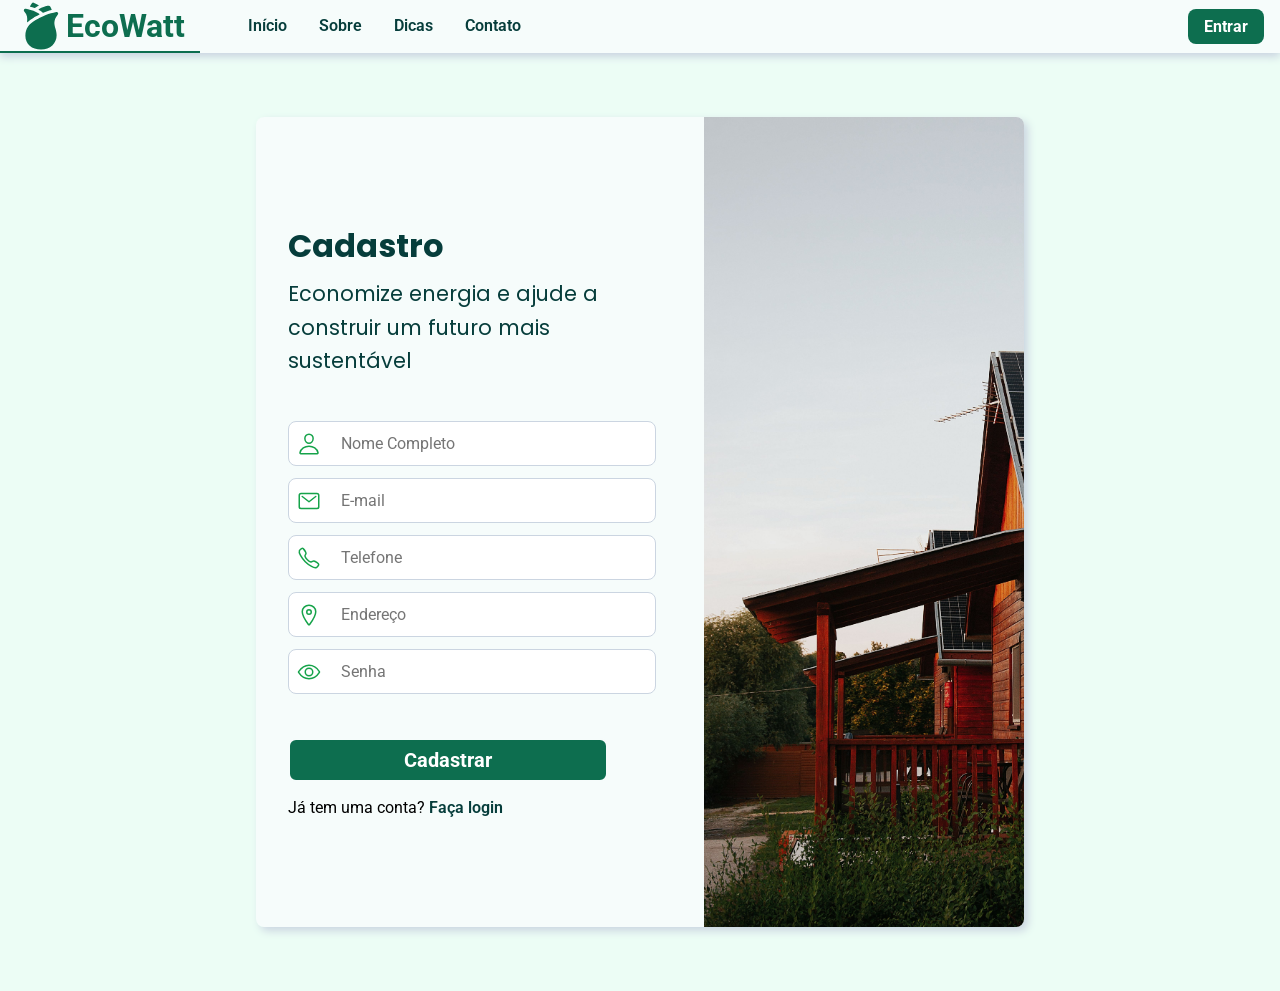
==== index.html @ 460d4bdf "alterações de urls" ====
<!doctype html>
<html lang="pt-br">
  <head>
    <link rel="preconnect" href="https://fonts.googleapis.com" />
    <link rel="preconnect" href="https://fonts.gstatic.com" crossorigin />
    <meta charset="UTF-8" />
    <meta name="viewport" content="width=device-width, initial-scale=1.0" />
    <link
      href="https://fonts.googleapis.com/css2?family=Poppins:ital,wght@0,100;0,200;0,300;0,400;0,500;0,600;0,700;0,800;0,900;1,100;1,200;1,300;1,400;1,500;1,600;1,700;1,800;1,900&family=Roboto:ital,wght@0,100..900;1,100..900&display=swap"
      rel="stylesheet"
    />
    <link rel="stylesheet" href="../styles/index.css" />
    <title>EcoWatt</title>
  </head>
  <body class="pagina-cadastro">
    <header>
      <div id="logo">
        <img src="../assets/icons/logo.svg" alt="Logo EcoWatt" />EcoWatt
      </div>
      <div id="navContainer">
        <nav>
          <a href="pages/login.html">Início</a>
          <a href="pages/login.html">Sobre</a>
          <a href="pages/login.html">Dicas</a>
          <a href="pages/login.html">Contato</a>
        </nav>

        <a href="pages/login.html" id="botaoEntrar" class="botao-verde"
          >Entrar</a
        >
      </div>
    </header>

    <div id="formContainer" class="radial-05 sombra">
      <div id="formView" class="radial-05">
        <form>
          <h1>Cadastro</h1>
          <h2>
            Economize energia e ajude a construir um futuro mais sustentável
          </h2>
          <div class="campo-formulario radial-05">
            <img
              src="../assets/icons/person-outline.svg"
              alt="ícone de pessoa"
            />
            <input
              type="text"
              name="nome"
              id="nome"
              placeholder="Nome Completo"
              required
            />
          </div>
          <div class="campo-formulario radial-05">
            <img src="../assets/icons/mail-outline.svg" alt="ícone de e-mail" />
            <input
              type="email"
              name="email"
              id="email"
              placeholder="E-mail"
              required
            />
          </div>
          <div class="campo-formulario radial-05">
            <img
              src="../assets/icons/call-outline.svg"
              alt="ícone de telefone"
            />
            <input
              type="tel"
              name="telefone"
              id="telefone"
              placeholder="Telefone"
              required
            />
          </div>
          <div class="campo-formulario radial-05">
            <img
              src="../assets/icons/location-outline.svg"
              alt="ícone de localização de GPS"
            />
            <input
              type="text"
              name="endereco"
              id="endereco"
              placeholder="Endereço"
              required
            />
          </div>

          <div class="campo-formulario radial-05">
            <img
              src="../assets/icons/eye-outline.svg"
              alt="ícone de visualização de senha"
            />
            <input
              type="password"
              name="senha"
              id="senha"
              placeholder="Senha"
              required
            />
          </div>
          <div id="botoesCadastroContainer">
            <a href="pages/login.html" class="botao-verde" id="botaoCadastrar"
              >Cadastrar</a
            >
            <span
              >Já tem uma conta? <a href="pages/login.html">Faça login</a></span
            >
          </div>
        </form>
        <img
          src="../assets/figs/casa-energia-solar.jpg"
          alt="casa com placa solhar no telhado"
          id="formViewImg"
        />
      </div>
    </div>
  </body>
</html>
---- styles/index.css ----
@import url(global.css);
@import url(utils.css);
@import url(header.css);
@import url(hero.css);
@import url(dicas.css);
@import url(destaques.css);
@import url(footer.css);
@import url(cadastro.css);
@import url(login.css);
@import url(sobre.css);
@import url(painel.css);
@import url(recuperacao.css);
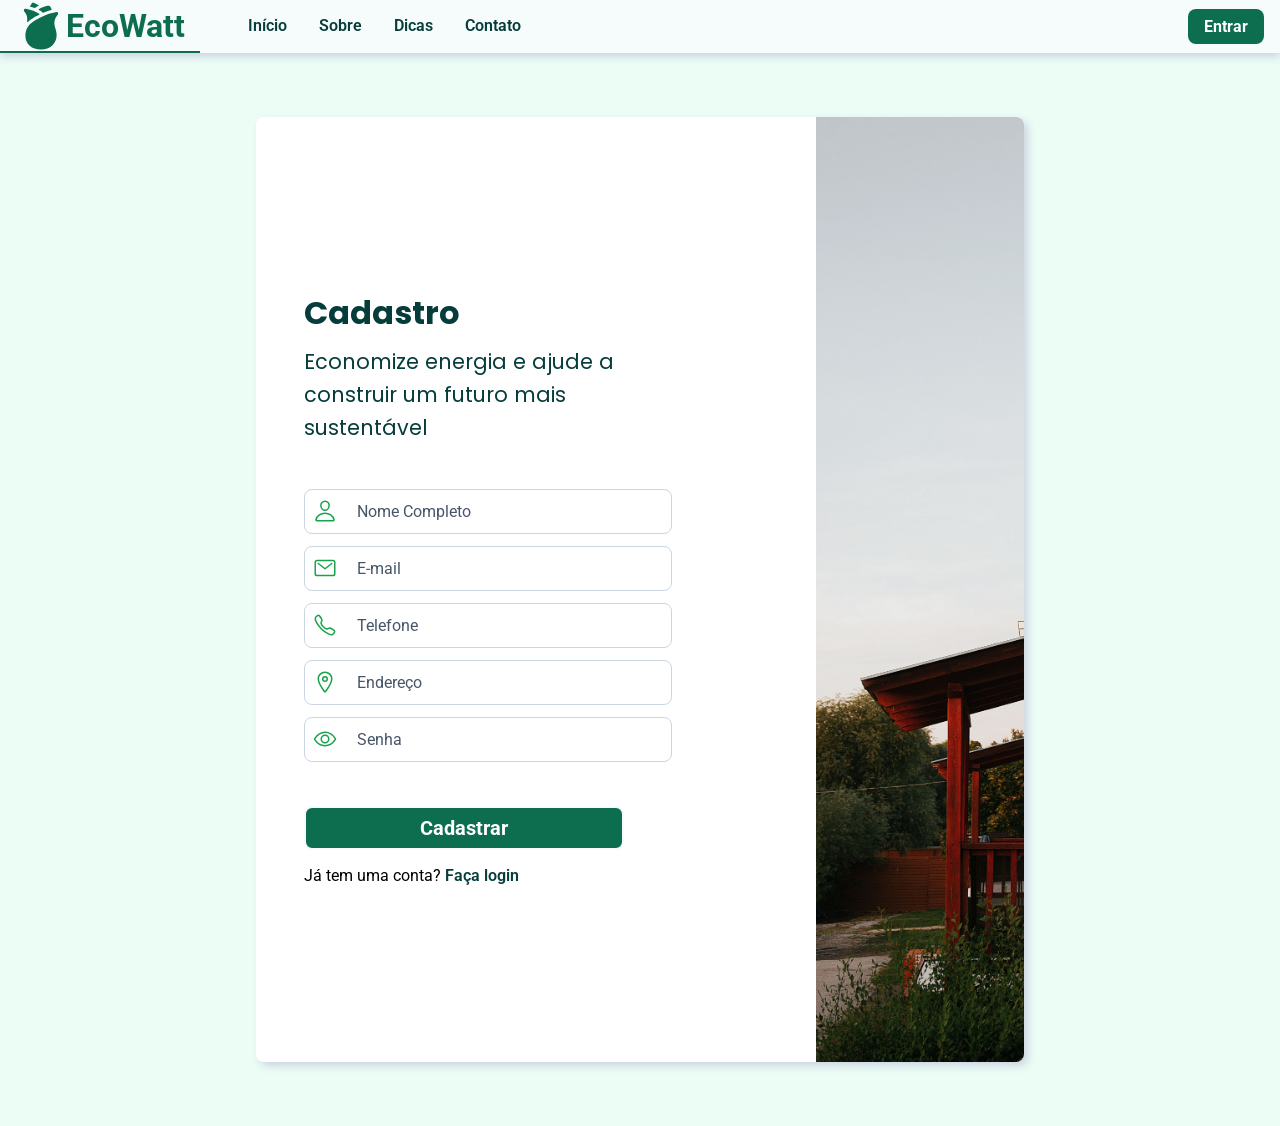
==== commit be0a0170: "funcionalidade de admin + javascript" ====
--- a/index.html
+++ b/index.html
@@ -9,13 +9,13 @@
       href="https://fonts.googleapis.com/css2?family=Poppins:ital,wght@0,100;0,200;0,300;0,400;0,500;0,600;0,700;0,800;0,900;1,100;1,200;1,300;1,400;1,500;1,600;1,700;1,800;1,900&family=Roboto:ital,wght@0,100..900;1,100..900&display=swap"
       rel="stylesheet"
     />
-    <link rel="stylesheet" href="../styles/index.css" />
+    <link rel="stylesheet" href="styles/index.css" />
     <title>EcoWatt</title>
   </head>
   <body class="pagina-cadastro">
     <header>
       <div id="logo">
-        <img src="../assets/icons/logo.svg" alt="Logo EcoWatt" />EcoWatt
+        <img src="assets/icons/logo.svg" alt="Logo EcoWatt" />EcoWatt
       </div>
       <div id="navContainer">
         <nav>
@@ -23,6 +23,7 @@
           <a href="pages/login.html">Sobre</a>
           <a href="pages/login.html">Dicas</a>
           <a href="pages/login.html">Contato</a>
+          
         </nav>
 
         <a href="pages/login.html" id="botaoEntrar" class="botao-verde"
@@ -39,10 +40,7 @@
             Economize energia e ajude a construir um futuro mais sustentável
           </h2>
           <div class="campo-formulario radial-05">
-            <img
-              src="../assets/icons/person-outline.svg"
-              alt="ícone de pessoa"
-            />
+            <img src="assets/icons/person-outline.svg" alt="ícone de pessoa" />
             <input
               type="text"
               name="nome"
@@ -52,7 +50,7 @@
             />
           </div>
           <div class="campo-formulario radial-05">
-            <img src="../assets/icons/mail-outline.svg" alt="ícone de e-mail" />
+            <img src="assets/icons/mail-outline.svg" alt="ícone de e-mail" />
             <input
               type="email"
               name="email"
@@ -62,10 +60,7 @@
             />
           </div>
           <div class="campo-formulario radial-05">
-            <img
-              src="../assets/icons/call-outline.svg"
-              alt="ícone de telefone"
-            />
+            <img src="assets/icons/call-outline.svg" alt="ícone de telefone" />
             <input
               type="tel"
               name="telefone"
@@ -76,7 +71,7 @@
           </div>
           <div class="campo-formulario radial-05">
             <img
-              src="../assets/icons/location-outline.svg"
+              src="assets/icons/location-outline.svg"
               alt="ícone de localização de GPS"
             />
             <input
@@ -90,7 +85,7 @@
 
           <div class="campo-formulario radial-05">
             <img
-              src="../assets/icons/eye-outline.svg"
+              src="assets/icons/eye-outline.svg"
               alt="ícone de visualização de senha"
             />
             <input
@@ -111,7 +106,7 @@
           </div>
         </form>
         <img
-          src="../assets/figs/casa-energia-solar.jpg"
+          src="assets/figs/casa-energia-solar.jpg"
           alt="casa com placa solhar no telhado"
           id="formViewImg"
         />
--- a/styles/index.css
+++ b/styles/index.css
@@ -10,3 +10,4 @@
 @import url(sobre.css);
 @import url(painel.css);
 @import url(recuperacao.css);
+@import url(adm.css);
